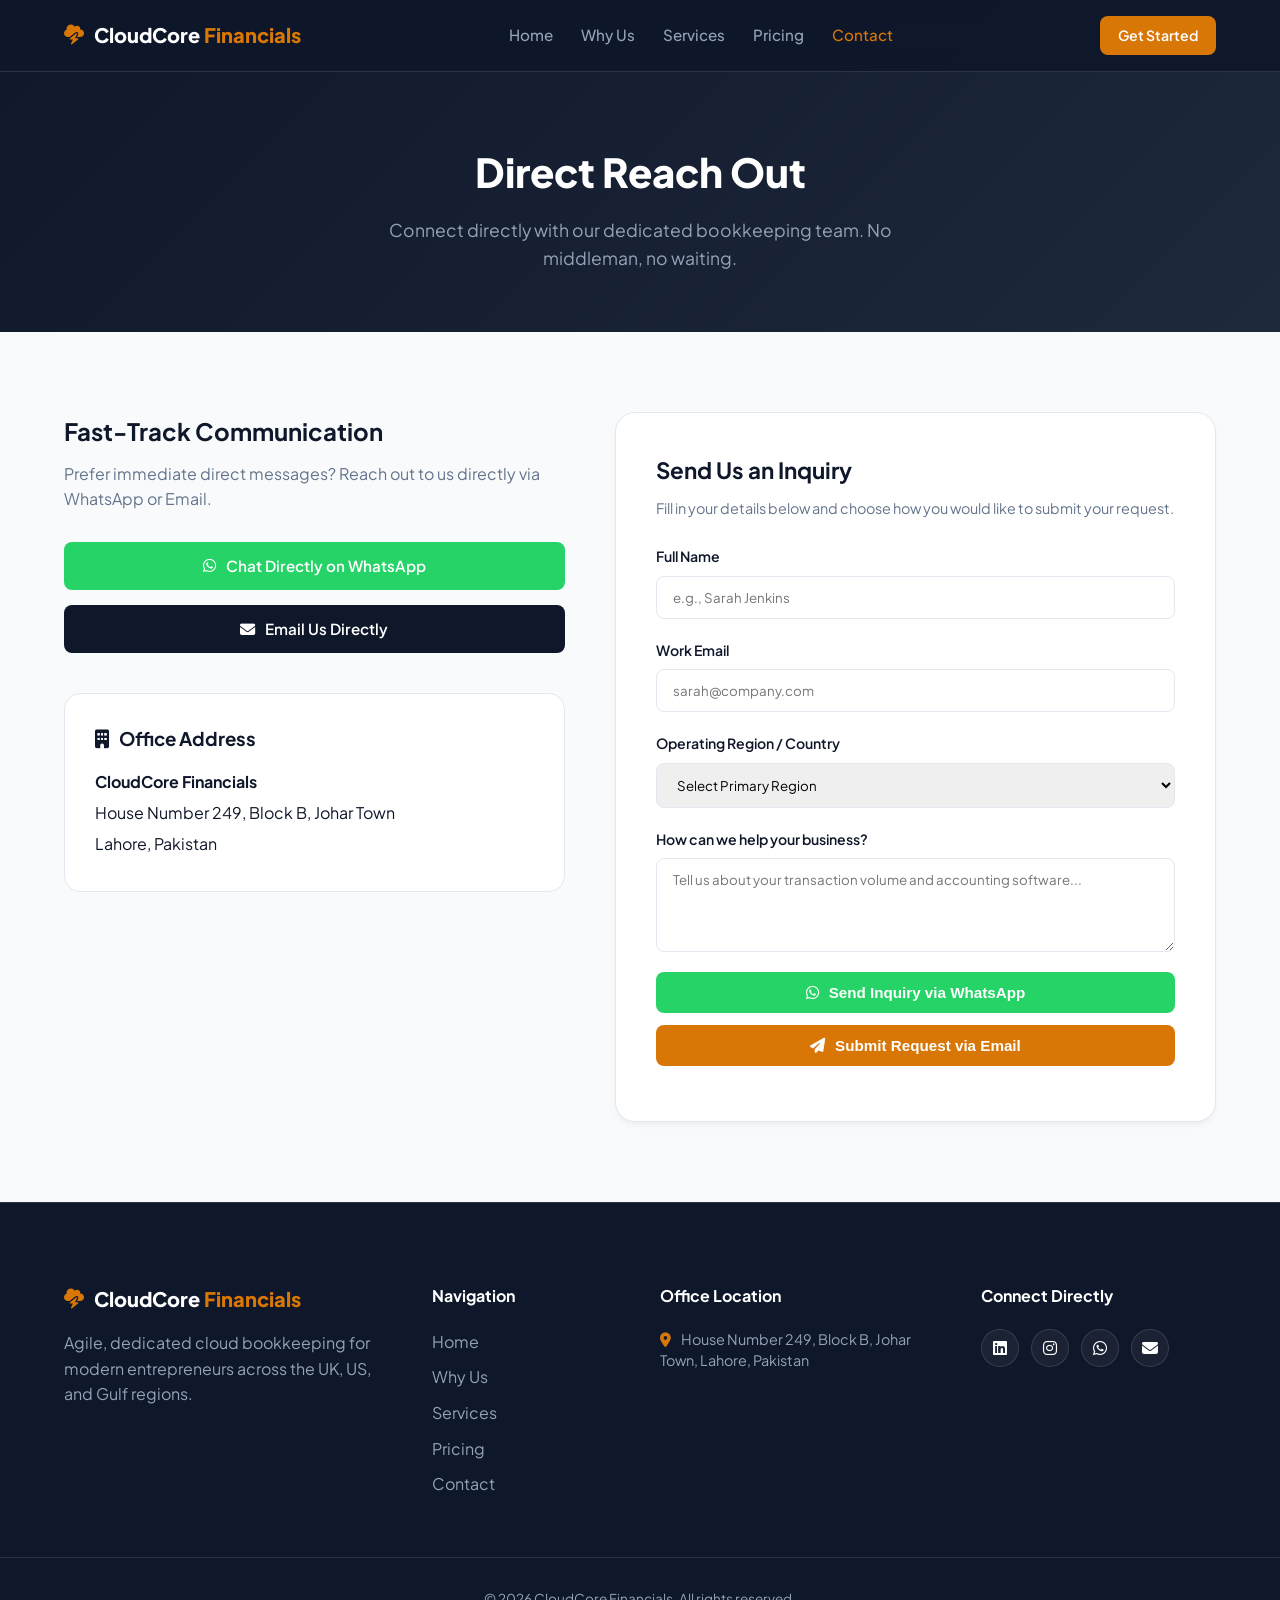
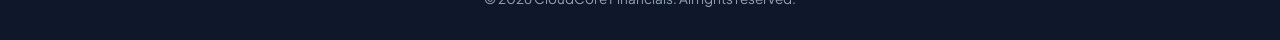
==== contact.html @ d7f4e479 "Initial commit" ====
<!DOCTYPE html>
<html lang="en">
<head>
  <meta charset="UTF-8" />
  <meta name="viewport" content="width=device-width, initial-scale=1.0" />
  <title>Contact | CloudCore Financials</title>
  <link rel="preconnect" href="https://fonts.googleapis.com" />
  <link rel="preconnect" href="https://fonts.gstatic.com" crossorigin />
  <link href="https://fonts.googleapis.com/css2?family=Plus+Jakarta+Sans:wght@400;500;600;700;800&display=swap" rel="stylesheet" />
  <link rel="stylesheet" href="https://cdnjs.cloudflare.com/ajax/libs/font-awesome/6.4.0/css/all.min.css" />
  <link rel="stylesheet" href="styles.css" />
</head>
<body>

  <!-- Shared Header -->
  <header class="navbar" id="navbar">
    <div class="container nav-container">
      <a href="index.html" class="logo">
        <i class="fa-solid fa-cloud-bolt logo-icon"></i>
        <span>CloudCore<span class="logo-accent"> Financials</span></span>
      </a>

      <nav class="nav-links" id="navLinks">
        <a href="index.html" class="nav-link">Home</a>
        <a href="why-us.html" class="nav-link">Why Us</a>
        <a href="services.html" class="nav-link">Services</a>
        <a href="pricing.html" class="nav-link">Pricing</a>
        <a href="contact.html" class="nav-link active">Contact</a>
      </nav>

      <div class="nav-cta">
        <a href="contact.html" class="btn btn-copper btn-sm">Get Started</a>
        <button class="mobile-toggle" id="mobileToggle" aria-label="Toggle navigation menu">
          <i class="fa-solid fa-bars"></i>
        </button>
      </div>
    </div>
  </header>

  <!-- Page Banner -->
  <section class="page-banner">
    <div class="container">
      <h1>Direct Reach Out</h1>
      <p>Connect directly with our dedicated bookkeeping team. No middleman, no waiting.</p>
    </div>
  </section>

  <!-- Contact Section -->
  <section class="contact-section">
    <div class="container contact-grid">
      
      <!-- Direct Communication Options -->
      <div class="contact-info">
        <h2>Fast-Track Communication</h2>
        <p>Prefer immediate direct messages? Reach out to us directly via WhatsApp or Email.</p>

        <div class="direct-buttons">
          <a href="https://wa.me/923376023008?text=Hello%20CloudCore%20Financials,%20I'd%20like%20to%20discuss%20bookkeeping%20services." target="_blank" class="btn btn-whatsapp btn-full">
            <i class="fa-brands fa-whatsapp"></i> Chat Directly on WhatsApp
          </a>

          <a href="mailto:contact@cloudcorefinancials.com.pk" class="btn btn-email btn-full">
            <i class="fa-solid fa-envelope"></i> Email Us Directly
          </a>
        </div>

        <div class="office-box">
          <h3><i class="fa-solid fa-building"></i> Office Address</h3>
          <p><strong>CloudCore Financials</strong></p>
          <p>House Number 249, Block B, Johar Town</p>
          <p>Lahore, Pakistan</p>
        </div>
      </div>

      <!-- Contact Form -->
      <div class="contact-form-card">
        <h3>Send Us an Inquiry</h3>
        <p>Fill in your details below and choose how you would like to submit your request.</p>

        <form id="contactForm" action="https://api.web3forms.com/submit" method="POST" class="contact-form">
          <!-- Web3Forms Configuration -->
          <input type="hidden" name="access_key" value="4550a2cc-e5e0-46b9-a227-9091d10dfcad" />
          <input type="hidden" name="subject" value="New Lead: CloudCore Financials Website Inquiry" />
          <input type="hidden" name="from_name" value="CloudCore Web Portal" />
          <input type="hidden" name="replyto" value="contact@cloudcorefinancials.com.pk" />

          <div class="form-group">
            <label for="fullName">Full Name</label>
            <input type="text" id="fullName" name="name" placeholder="e.g., Sarah Jenkins" required />
          </div>

          <div class="form-group">
            <label for="email">Work Email</label>
            <input type="email" id="email" name="email" placeholder="sarah@company.com" required />
          </div>

          <div class="form-group">
            <label for="country">Operating Region / Country</label>
            <select id="country" name="region" required>
              <option value="" disabled selected>Select Primary Region</option>
              <option value="UK">United Kingdom</option>
              <option value="US">United States</option>
              <option value="GCC">Gulf / GCC (UAE, KSA, Qatar)</option>
              <option value="Other">Other International</option>
            </select>
          </div>

          <div class="form-group">
            <label for="message">How can we help your business?</label>
            <textarea id="message" name="message" rows="4" placeholder="Tell us about your transaction volume and accounting software..." required></textarea>
          </div>

          <!-- Dual Action Buttons -->
          <div style="display: flex; flex-direction: column; gap: 12px;">
            <button type="button" id="sendWhatsAppBtn" class="btn btn-whatsapp btn-full">
              <i class="fa-brands fa-whatsapp"></i> Send Inquiry via WhatsApp
            </button>
            <button type="submit" class="btn btn-copper btn-full">
              <i class="fa-solid fa-paper-plane"></i> Submit Request via Email
            </button>
          </div>

          <div id="formResponse" class="form-response"></div>
        </form>
      </div>

    </div>
  </section>

  <!-- Shared Footer -->
  <footer class="footer">
    <div class="container footer-grid">
      <div class="footer-col">
        <a href="index.html" class="logo footer-logo">
          <i class="fa-solid fa-cloud-bolt logo-icon"></i>
          <span>CloudCore<span class="logo-accent"> Financials</span></span>
        </a>
        <p>Agile, dedicated cloud bookkeeping for modern entrepreneurs across the UK, US, and Gulf regions.</p>
      </div>

      <div class="footer-col">
        <h4>Navigation</h4>
        <ul>
          <li><a href="index.html">Home</a></li>
          <li><a href="why-us.html">Why Us</a></li>
          <li><a href="services.html">Services</a></li>
          <li><a href="pricing.html">Pricing</a></li>
          <li><a href="contact.html">Contact</a></li>
        </ul>
      </div>

      <div class="footer-col">
        <h4>Office Location</h4>
        <p class="office-addr">
          <i class="fa-solid fa-location-dot"></i> House Number 249, Block B, Johar Town, Lahore, Pakistan
        </p>
      </div>

      <div class="footer-col">
        <h4>Connect Directly</h4>
        <div class="social-links">
          <a href="https://linkedin.com" target="_blank" aria-label="LinkedIn"><i class="fa-brands fa-linkedin"></i></a>
          <a href="https://instagram.com" target="_blank" aria-label="Instagram"><i class="fa-brands fa-instagram"></i></a>
          <a href="https://wa.me/923376023008" target="_blank" aria-label="WhatsApp"><i class="fa-brands fa-whatsapp"></i></a>
          <a href="mailto:contact@cloudcorefinancials.com.pk" aria-label="Email"><i class="fa-solid fa-envelope"></i></a>
        </div>
      </div>
    </div>

    <div class="footer-bottom text-center">
      <p>&copy; <span id="currentYear"></span> CloudCore Financials. All rights reserved.</p>
    </div>
  </footer>

  <script src="script.js"></script>
</body>
</html>
---- styles.css ----
/* --- CSS Theme Variables --- */
:root {
  --navy-dark: #0F172A;
  --navy-primary: #1E293B;
  --navy-light: #334155;
  --copper-primary: #D97706;
  --copper-hover: #B45309;
  --copper-light: rgba(217, 119, 6, 0.12);
  --bg-light: #F8FAFC;
  --white: #FFFFFF;
  --text-dark: #0F172A;
  --text-muted: #64748B;
  --text-light: #94A3B8;
  --border-color: #E2E8F0;
  --glass-bg: rgba(255, 255, 255, 0.05);
  --glass-border: rgba(255, 255, 255, 0.12);
  --shadow-sm: 0 4px 6px -1px rgba(0, 0, 0, 0.05);
  --shadow-md: 0 10px 25px -5px rgba(0, 0, 0, 0.08);
  --shadow-lg: 0 20px 30px -10px rgba(0, 0, 0, 0.15);
  --transition: all 0.3s ease;
}

/* --- Base & Reset --- */
* {
  margin: 0;
  padding: 0;
  box-sizing: border-box;
}

html {
  scroll-behavior: smooth;
  font-family: 'Plus Jakarta Sans', sans-serif;
}

body {
  background-color: var(--bg-light);
  color: var(--text-dark);
  line-height: 1.6;
}

.container {
  width: 90%;
  max-width: 1200px;
  margin: 0 auto;
}

a { text-decoration: none; color: inherit; }
ul { list-style: none; }
.text-center { text-align: center; }

/* --- Layout Grids --- */
.grid-3 {
  display: grid;
  grid-template-columns: repeat(auto-fit, minmax(300px, 1fr));
  gap: 30px;
}

/* --- Buttons --- */
.btn {
  display: inline-flex;
  align-items: center;
  justify-content: center;
  gap: 10px;
  padding: 12px 26px;
  border-radius: 8px;
  font-weight: 600;
  cursor: pointer;
  transition: var(--transition);
  border: none;
  font-size: 0.95rem;
}

.btn-sm { padding: 8px 18px; font-size: 0.88rem; }
.btn-lg { padding: 15px 32px; font-size: 1.05rem; }
.btn-full { width: 100%; }

.btn-copper {
  background-color: var(--copper-primary);
  color: var(--white);
}

.btn-copper:hover {
  background-color: var(--copper-hover);
  transform: translateY(-2px);
  box-shadow: 0 8px 20px rgba(217, 119, 6, 0.25);
}

.btn-outline {
  background: transparent;
  color: var(--white);
  border: 1px solid var(--glass-border);
}

.btn-outline:hover {
  background: rgba(255, 255, 255, 0.1);
}

.btn-outline-dark {
  background: transparent;
  color: var(--navy-dark);
  border: 1px solid var(--border-color);
}

.btn-outline-dark:hover {
  background: var(--navy-dark);
  color: var(--white);
}

.btn-whatsapp {
  background-color: #25D366;
  color: var(--white);
}

.btn-whatsapp:hover {
  background-color: #1EBE5D;
}

.btn-email {
  background-color: var(--navy-dark);
  color: var(--white);
}

.btn-email:hover {
  background-color: var(--navy-primary);
}

/* --- Badges --- */
.badge {
  display: inline-flex;
  align-items: center;
  gap: 8px;
  background: var(--copper-light);
  color: var(--copper-primary);
  padding: 6px 16px;
  border-radius: 50px;
  font-size: 0.85rem;
  font-weight: 600;
  margin-bottom: 20px;
  border: 1px solid rgba(217, 119, 6, 0.2);
}

/* --- Navigation Header --- */
.navbar {
  position: fixed;
  top: 0;
  left: 0;
  width: 100%;
  background-color: rgba(15, 23, 42, 0.96);
  backdrop-filter: blur(12px);
  z-index: 1000;
  border-bottom: 1px solid var(--glass-border);
  padding: 16px 0;
}

.nav-container {
  display: flex;
  justify-content: space-between;
  align-items: center;
}

.logo {
  font-size: 1.25rem;
  font-weight: 800;
  color: var(--white);
  display: flex;
  align-items: center;
  gap: 10px;
}

.logo-icon { color: var(--copper-primary); }
.logo-accent { color: var(--copper-primary); }

.nav-links {
  display: flex;
  gap: 28px;
}

.nav-link {
  color: var(--text-light);
  font-weight: 500;
  font-size: 0.95rem;
  transition: var(--transition);
}

.nav-link:hover, .nav-link.active {
  color: var(--copper-primary);
}

.nav-cta {
  display: flex;
  align-items: center;
  gap: 15px;
}

.mobile-toggle {
  display: none;
  background: none;
  border: none;
  color: var(--white);
  font-size: 1.4rem;
  cursor: pointer;
}

/* --- Hero Section --- */
.hero {
  background: linear-gradient(135deg, var(--navy-dark) 0%, var(--navy-primary) 100%);
  color: var(--white);
  padding: 160px 0 100px;
  overflow: hidden;
}

.hero-grid {
  display: grid;
  grid-template-columns: 1.2fr 1fr;
  gap: 50px;
  align-items: center;
}

.hero-text h1 {
  font-size: 3rem;
  line-height: 1.2;
  font-weight: 800;
  margin-bottom: 20px;
}

.hero-sub {
  color: var(--text-light);
  font-size: 1.1rem;
  margin-bottom: 35px;
}

.hero-btns {
  display: flex;
  gap: 15px;
}

.hero-visual { position: relative; }

.glass-card {
  background: var(--glass-bg);
  backdrop-filter: blur(16px);
  border: 1px solid var(--glass-border);
  border-radius: 20px;
  padding: 30px;
  box-shadow: var(--shadow-lg);
}

.dash-header {
  display: flex;
  justify-content: space-between;
  align-items: flex-start;
  margin-bottom: 25px;
}

.dash-label { font-size: 0.85rem; color: var(--text-light); }
.dash-value { font-size: 1.8rem; font-weight: 700; margin-top: 5px; color: var(--white); }

.badge-copper {
  background: var(--copper-light);
  color: var(--copper-primary);
  padding: 4px 12px;
  border-radius: 20px;
  font-size: 0.8rem;
  font-weight: 600;
}

.integrations-pills {
  display: flex;
  gap: 10px;
  flex-wrap: wrap;
}

.pill {
  background: rgba(255, 255, 255, 0.08);
  border: 1px solid var(--glass-border);
  padding: 8px 14px;
  border-radius: 30px;
  font-size: 0.85rem;
  color: var(--text-light);
}

.floating-card {
  position: absolute;
  background: var(--white);
  color: var(--text-dark);
  padding: 14px 20px;
  border-radius: 12px;
  display: flex;
  align-items: center;
  gap: 12px;
  box-shadow: var(--shadow-lg);
  animation: float 4s ease-in-out infinite;
}

.floating-card small { display: block; color: var(--text-muted); font-size: 0.75rem; }
.float-icon { color: var(--copper-primary); font-size: 1.3rem; }

.float-1 { top: -20px; right: -20px; }
.float-2 { bottom: -20px; left: -20px; animation-delay: 2s; }

@keyframes float {
  0%, 100% { transform: translateY(0); }
  50% { transform: translateY(-8px); }
}

/* --- Section Headers --- */
.section-header {
  max-width: 600px;
  margin: 0 auto 50px;
}

.section-header h2 {
  font-size: 2.2rem;
  color: var(--navy-dark);
  margin-bottom: 10px;
}

.section-header p {
  color: var(--text-muted);
}

/* --- Page Banners --- */
.page-banner {
  background: linear-gradient(135deg, var(--navy-dark) 0%, var(--navy-primary) 100%);
  color: var(--white);
  padding: 140px 0 60px;
  text-align: center;
}

.page-banner h1 { font-size: 2.5rem; font-weight: 800; margin-bottom: 12px; }
.page-banner p { color: var(--text-light); font-size: 1.1rem; max-width: 600px; margin: 0 auto; }

/* --- Value Highlights & Cards --- */
.value-highlights { padding: 80px 0; background: var(--white); }

.value-card {
  background: var(--bg-light);
  padding: 35px 25px;
  border-radius: 16px;
  border: 1px solid var(--border-color);
}

.value-icon {
  width: 50px;
  height: 50px;
  background: var(--copper-light);
  color: var(--copper-primary);
  border-radius: 10px;
  display: flex;
  align-items: center;
  justify-content: center;
  font-size: 1.3rem;
  margin-bottom: 20px;
}

.value-card h3 { color: var(--navy-dark); margin-bottom: 10px; }
.value-card p { color: var(--text-muted); font-size: 0.95rem; }

/* --- Regions Section --- */
.regions-section { padding: 90px 0; }

.region-card {
  background: var(--white);
  padding: 35px 30px;
  border-radius: 16px;
  border: 1px solid var(--border-color);
  box-shadow: var(--shadow-sm);
  transition: var(--transition);
}

.region-card:hover {
  transform: translateY(-5px);
  box-shadow: var(--shadow-md);
  border-color: var(--copper-primary);
}

.flag-header {
  display: flex;
  align-items: center;
  gap: 12px;
  margin-bottom: 15px;
}

.flag { font-size: 2rem; }
.region-card h3 { color: var(--navy-dark); font-size: 1.3rem; }
.region-desc { color: var(--text-muted); font-size: 0.95rem; margin-bottom: 20px; }

.feature-list li {
  margin-bottom: 10px;
  display: flex;
  align-items: center;
  gap: 10px;
  font-size: 0.9rem;
  color: var(--text-dark);
}

.feature-list i { color: var(--copper-primary); }

/* --- Story & Philosophy --- */
.story-section { padding: 90px 0; background: var(--white); }

.story-grid {
  display: grid;
  grid-template-columns: 1.2fr 0.8fr;
  gap: 50px;
  align-items: center;
}

.story-text h2 { font-size: 2.2rem; color: var(--navy-dark); margin-bottom: 20px; }
.story-text p { color: var(--text-muted); margin-bottom: 18px; }

.highlight-box {
  background: linear-gradient(135deg, var(--navy-dark) 0%, var(--navy-primary) 100%);
  color: var(--white);
  padding: 40px;
  border-radius: 20px;
  position: relative;
}

.quote-icon { font-size: 2.5rem; color: var(--copper-primary); margin-bottom: 15px; }
.highlight-box p { font-size: 1.1rem; font-style: italic; margin-bottom: 20px; }
.highlight-box strong { color: var(--copper-primary); display: block; }

/* --- Advantages --- */
.advantages-section { padding: 90px 0; }

.advantage-card {
  background: var(--white);
  padding: 30px;
  border-radius: 16px;
  border: 1px solid var(--border-color);
}

.adv-icon {
  width: 48px;
  height: 48px;
  background: var(--navy-dark);
  color: var(--copper-primary);
  border-radius: 10px;
  display: flex;
  align-items: center;
  justify-content: center;
  font-size: 1.2rem;
  margin-bottom: 18px;
}

.advantage-card h3 { color: var(--navy-dark); margin-bottom: 10px; }
.advantage-card p { color: var(--text-muted); font-size: 0.92rem; }

/* --- Detailed Services --- */
.services-detail-section { padding: 80px 0; }

.service-detail-card {
  background: var(--white);
  border-radius: 16px;
  border: 1px solid var(--border-color);
  padding: 40px;
  margin-bottom: 30px;
  display: flex;
  gap: 30px;
  align-items: flex-start;
}

.service-detail-icon {
  width: 60px;
  height: 60px;
  background: var(--copper-light);
  color: var(--copper-primary);
  border-radius: 12px;
  display: flex;
  align-items: center;
  justify-content: center;
  font-size: 1.6rem;
  flex-shrink: 0;
}

.service-detail-content h2 { color: var(--navy-dark); margin-bottom: 12px; }
.service-detail-content p { color: var(--text-muted); margin-bottom: 20px; }

.check-list li {
  margin-bottom: 8px;
  display: flex;
  align-items: center;
  gap: 10px;
  font-weight: 500;
  font-size: 0.95rem;
}

.check-list i { color: var(--copper-primary); }

/* --- Pricing Page & Currency Switcher --- */
.pricing-section { padding: 80px 0; }

.currency-switcher-container {
  margin-bottom: 50px;
}

.currency-label {
  font-weight: 600;
  color: var(--navy-dark);
  margin-right: 15px;
}

.currency-buttons {
  display: inline-flex;
  gap: 10px;
  background: var(--white);
  padding: 6px;
  border-radius: 30px;
  border: 1px solid var(--border-color);
  margin-top: 10px;
}

.curr-btn {
  padding: 8px 20px;
  border-radius: 20px;
  border: none;
  background: transparent;
  font-weight: 600;
  cursor: pointer;
  transition: var(--transition);
  color: var(--text-muted);
}

.curr-btn.active {
  background: var(--navy-dark);
  color: var(--white);
}

.pricing-card {
  background: var(--white);
  border-radius: 20px;
  border: 1px solid var(--border-color);
  padding: 40px 30px;
  position: relative;
  display: flex;
  flex-direction: column;
}

.pricing-card.featured {
  border-color: var(--copper-primary);
  box-shadow: var(--shadow-lg);
}

.popular-badge {
  position: absolute;
  top: -14px;
  left: 50%;
  transform: translateX(-50%);
  background: var(--copper-primary);
  color: var(--white);
  padding: 4px 16px;
  border-radius: 20px;
  font-size: 0.8rem;
  font-weight: 700;
  text-transform: uppercase;
}

.plan-header h3 { color: var(--navy-dark); font-size: 1.4rem; }
.plan-header p { color: var(--text-muted); font-size: 0.88rem; margin-top: 5px; }

.plan-price {
  margin: 25px 0;
  color: var(--navy-dark);
}

.curr-symbol { font-size: 1.8rem; font-weight: 700; vertical-align: top; }
.price-val { font-size: 3rem; font-weight: 800; }
.price-period { color: var(--text-muted); font-size: 0.9rem; }

.plan-features {
  margin-bottom: 30px;
  flex-grow: 1;
}

.plan-features li {
  margin-bottom: 12px;
  display: flex;
  align-items: center;
  gap: 10px;
  font-size: 0.9rem;
  color: var(--text-dark);
}

.plan-features i { color: var(--copper-primary); }

/* --- Contact Page --- */
.contact-section { padding: 80px 0; }

.contact-grid {
  display: grid;
  grid-template-columns: 1fr 1.2fr;
  gap: 50px;
}

.contact-info h2 { color: var(--navy-dark); margin-bottom: 10px; }
.contact-info p { color: var(--text-muted); margin-bottom: 30px; }

.direct-buttons {
  display: flex;
  flex-direction: column;
  gap: 15px;
  margin-bottom: 40px;
}

.office-box {
  background: var(--white);
  padding: 30px;
  border-radius: 16px;
  border: 1px solid var(--border-color);
}

.office-box h3 {
  color: var(--navy-dark);
  margin-bottom: 15px;
  display: flex;
  align-items: center;
  gap: 10px;
}

.office-box p { margin-bottom: 5px; color: var(--text-dark); }

.contact-form-card {
  background: var(--white);
  padding: 40px;
  border-radius: 20px;
  border: 1px solid var(--border-color);
  box-shadow: var(--shadow-sm);
}

.contact-form-card h3 { color: var(--navy-dark); font-size: 1.4rem; margin-bottom: 8px; }
.contact-form-card p { color: var(--text-muted); margin-bottom: 25px; font-size: 0.9rem; }

.form-group {
  margin-bottom: 20px;
  display: flex;
  flex-direction: column;
  gap: 8px;
}

.form-group label {
  font-weight: 600;
  font-size: 0.88rem;
  color: var(--navy-dark);
}

.form-group input, .form-group select, .form-group textarea {
  padding: 12px 16px;
  border: 1px solid var(--border-color);
  border-radius: 8px;
  font-family: inherit;
  outline: none;
  transition: var(--transition);
}

.form-group input:focus, .form-group select:focus, .form-group textarea:focus {
  border-color: var(--copper-primary);
  box-shadow: 0 0 0 3px rgba(217, 119, 6, 0.12);
}

.form-response {
  margin-top: 15px;
  text-align: center;
  font-weight: 600;
}

/* --- CTA Banner --- */
.cta-banner {
  background: linear-gradient(135deg, var(--navy-dark) 0%, var(--navy-primary) 100%);
  color: var(--white);
  padding: 80px 0;
}

.cta-banner h2 { font-size: 2.2rem; margin-bottom: 12px; }
.cta-banner p { color: var(--text-light); margin-bottom: 30px; }

/* --- Shared Footer --- */
.footer {
  background: var(--navy-dark);
  color: var(--text-light);
  padding: 80px 0 30px;
  border-top: 1px solid var(--glass-border);
}

.footer-grid {
  display: grid;
  grid-template-columns: 1.4fr 0.8fr 1.2fr 1fr;
  gap: 40px;
  margin-bottom: 50px;
}

.footer-logo { margin-bottom: 15px; }

.footer-col h4 {
  color: var(--white);
  margin-bottom: 20px;
}

.footer-col ul li { margin-bottom: 10px; }
.footer-col a:hover { color: var(--copper-primary); }

.office-addr { font-size: 0.9rem; line-height: 1.5; }
.office-addr i { color: var(--copper-primary); margin-right: 8px; }

.social-links {
  display: flex;
  gap: 12px;
}

.social-links a {
  width: 38px;
  height: 38px;
  background: var(--glass-bg);
  color: var(--white);
  border-radius: 50%;
  display: flex;
  align-items: center;
  justify-content: center;
  transition: var(--transition);
  border: 1px solid var(--glass-border);
}

.social-links a:hover {
  background: var(--copper-primary);
  border-color: var(--copper-primary);
}

.footer-bottom {
  border-top: 1px solid var(--glass-border);
  padding-top: 30px;
  font-size: 0.85rem;
}

/* --- Responsive Adjustments --- */
@media (max-width: 992px) {
  .hero-grid, .story-grid, .contact-grid { grid-template-columns: 1fr; }
  .footer-grid { grid-template-columns: 1fr 1fr; }
  .service-detail-card { flex-direction: column; }
}

@media (max-width: 768px) {
  .nav-links {
    position: fixed;
    top: 68px;
    left: -100%;
    width: 100%;
    height: calc(100vh - 68px);
    background: var(--navy-dark);
    flex-direction: column;
    align-items: center;
    padding-top: 50px;
    transition: var(--transition);
  }

  .nav-links.active { left: 0; }
  .mobile-toggle { display: block; }
  .footer-grid { grid-template-columns: 1fr; }
  .hero-btns { flex-direction: column; }
  .hero-text h1 { font-size: 2.3rem; }
}
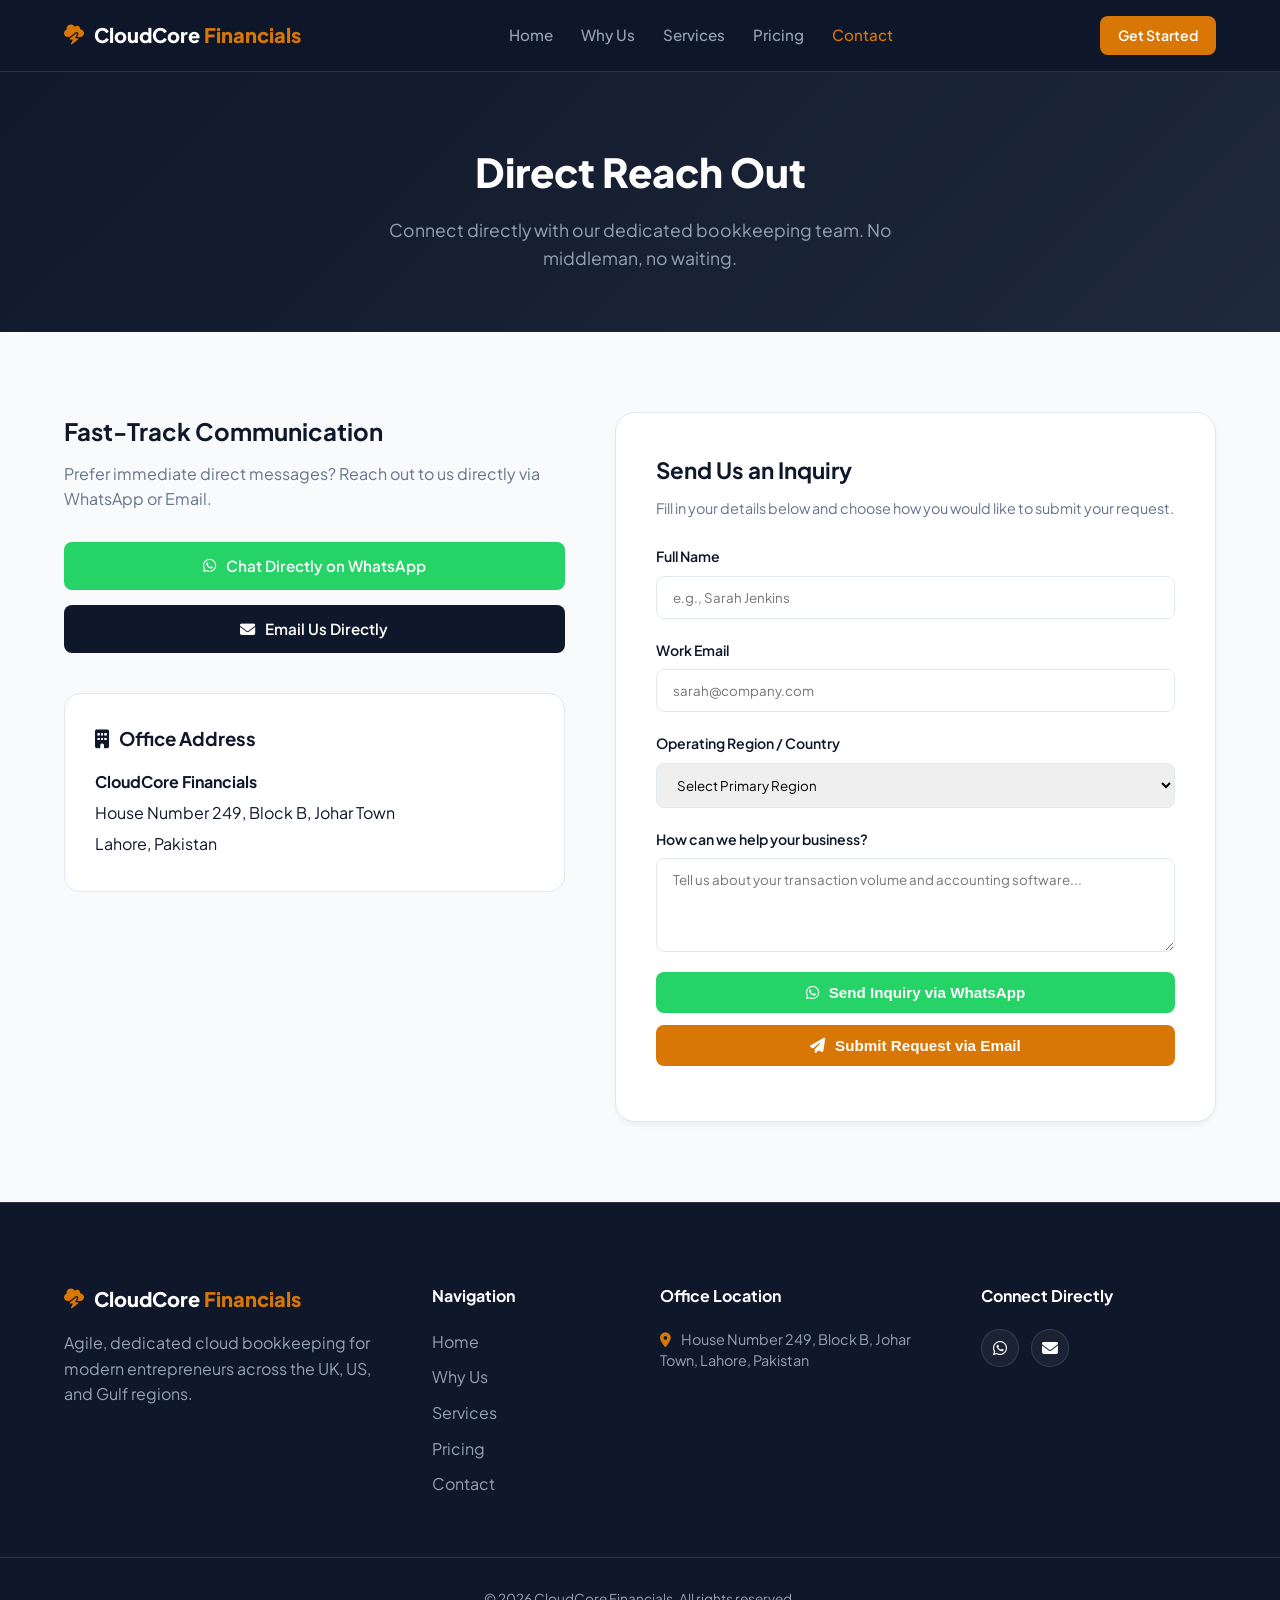
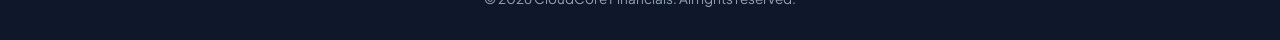
==== commit 4a15f01c: "Removed Instagram and LinkedIn links from all pages" ====
--- a/contact.html
+++ b/contact.html
@@ -159,8 +159,6 @@
       <div class="footer-col">
         <h4>Connect Directly</h4>
         <div class="social-links">
-          <a href="https://linkedin.com" target="_blank" aria-label="LinkedIn"><i class="fa-brands fa-linkedin"></i></a>
-          <a href="https://instagram.com" target="_blank" aria-label="Instagram"><i class="fa-brands fa-instagram"></i></a>
           <a href="https://wa.me/923376023008" target="_blank" aria-label="WhatsApp"><i class="fa-brands fa-whatsapp"></i></a>
           <a href="mailto:contact@cloudcorefinancials.com.pk" aria-label="Email"><i class="fa-solid fa-envelope"></i></a>
         </div>
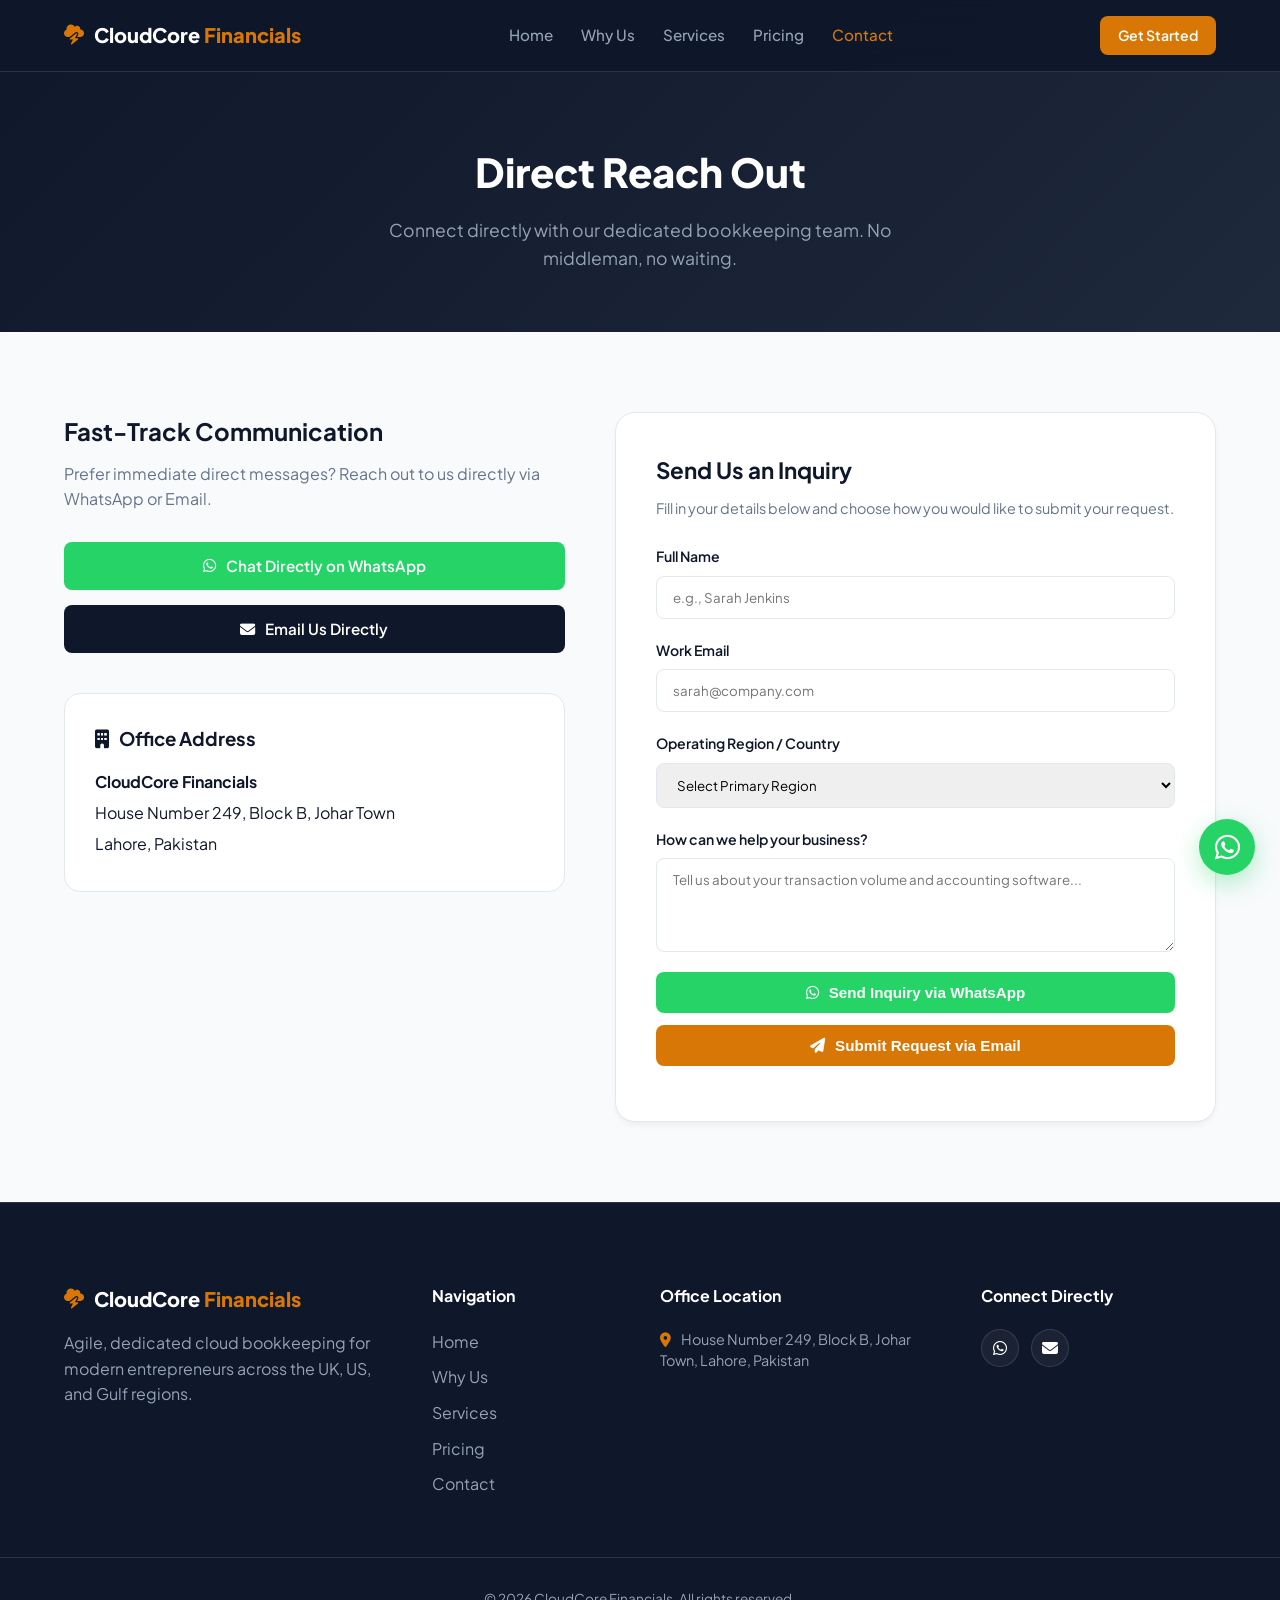
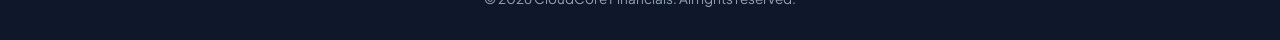
==== commit 24df3ae5: "Added floating WhatsApp widget across all pages" ====
--- a/contact.html
+++ b/contact.html
@@ -4,6 +4,12 @@
   <meta charset="UTF-8" />
   <meta name="viewport" content="width=device-width, initial-scale=1.0" />
   <title>Contact | CloudCore Financials</title>
+
+  <!-- Favicon Links -->
+  <link rel="icon" type="image/png" sizes="32x32" href="favicon.png" />
+  <link rel="apple-touch-icon" href="favicon.png" />
+
+  <!-- Fonts & Styles -->
   <link rel="preconnect" href="https://fonts.googleapis.com" />
   <link rel="preconnect" href="https://fonts.gstatic.com" crossorigin />
   <link href="https://fonts.googleapis.com/css2?family=Plus+Jakarta+Sans:wght@400;500;600;700;800&display=swap" rel="stylesheet" />
@@ -15,13 +21,13 @@
   <!-- Shared Header -->
   <header class="navbar" id="navbar">
     <div class="container nav-container">
-      <a href="index.html" class="logo">
+      <a href="/" class="logo">
         <i class="fa-solid fa-cloud-bolt logo-icon"></i>
         <span>CloudCore<span class="logo-accent"> Financials</span></span>
       </a>
 
       <nav class="nav-links" id="navLinks">
-        <a href="index.html" class="nav-link">Home</a>
+        <a href="/" class="nav-link">Home</a>
         <a href="why-us.html" class="nav-link">Why Us</a>
         <a href="services.html" class="nav-link">Services</a>
         <a href="pricing.html" class="nav-link">Pricing</a>
@@ -131,7 +137,7 @@
   <footer class="footer">
     <div class="container footer-grid">
       <div class="footer-col">
-        <a href="index.html" class="logo footer-logo">
+        <a href="/" class="logo footer-logo">
           <i class="fa-solid fa-cloud-bolt logo-icon"></i>
           <span>CloudCore<span class="logo-accent"> Financials</span></span>
         </a>
@@ -141,7 +147,7 @@
       <div class="footer-col">
         <h4>Navigation</h4>
         <ul>
-          <li><a href="index.html">Home</a></li>
+          <li><a href="/">Home</a></li>
           <li><a href="why-us.html">Why Us</a></li>
           <li><a href="services.html">Services</a></li>
           <li><a href="pricing.html">Pricing</a></li>
@@ -159,7 +165,7 @@
       <div class="footer-col">
         <h4>Connect Directly</h4>
         <div class="social-links">
-          <a href="https://wa.me/923376023008" target="_blank" aria-label="WhatsApp"><i class="fa-brands fa-whatsapp"></i></a>
+          <a href="https://wa.me/923376023008" target="_blank" rel="noopener noreferrer" aria-label="WhatsApp"><i class="fa-brands fa-whatsapp"></i></a>
           <a href="mailto:contact@cloudcorefinancials.com.pk" aria-label="Email"><i class="fa-solid fa-envelope"></i></a>
         </div>
       </div>
@@ -170,6 +176,15 @@
     </div>
   </footer>
 
+  <!-- Floating WhatsApp Action Button -->
+  <a href="https://wa.me/923376023008?text=Hello%20CloudCore%20Financials,%20I'd%20like%20to%20discuss%20bookkeeping%20services." 
+     class="whatsapp-float" 
+     target="_blank" 
+     rel="noopener noreferrer" 
+     aria-label="Chat on WhatsApp">
+    <i class="fa-brands fa-whatsapp"></i>
+  </a>
+
   <script src="script.js"></script>
 </body>
 </html>
--- a/styles.css
+++ b/styles.css
@@ -17,7 +17,7 @@
   --shadow-sm: 0 4px 6px -1px rgba(0, 0, 0, 0.05);
   --shadow-md: 0 10px 25px -5px rgba(0, 0, 0, 0.08);
   --shadow-lg: 0 20px 30px -10px rgba(0, 0, 0, 0.15);
-  --transition: all 0.3s ease;
+  --transition: all 0.25s ease-in-out;
 }
 
 /* --- Base & Reset --- */
@@ -44,9 +44,26 @@
   margin: 0 auto;
 }
 
-a { text-decoration: none; color: inherit; }
+a { 
+  text-decoration: none; 
+  color: inherit; 
+  transition: var(--transition);
+}
+
 ul { list-style: none; }
 .text-center { text-align: center; }
+
+/* --- Global Hover & Transition Polish --- */
+.btn, 
+.nav-link, 
+.value-card, 
+.region-card, 
+.advantage-card,
+.pricing-card,
+.service-detail-card,
+.social-links a {
+  transition: var(--transition);
+}
 
 /* --- Layout Grids --- */
 .grid-3 {
@@ -65,7 +82,6 @@
   border-radius: 8px;
   font-weight: 600;
   cursor: pointer;
-  transition: var(--transition);
   border: none;
   font-size: 0.95rem;
 }
@@ -93,6 +109,7 @@
 
 .btn-outline:hover {
   background: rgba(255, 255, 255, 0.1);
+  transform: translateY(-2px);
 }
 
 .btn-outline-dark {
@@ -104,6 +121,7 @@
 .btn-outline-dark:hover {
   background: var(--navy-dark);
   color: var(--white);
+  transform: translateY(-2px);
 }
 
 .btn-whatsapp {
@@ -113,6 +131,8 @@
 
 .btn-whatsapp:hover {
   background-color: #1EBE5D;
+  transform: translateY(-2px);
+  box-shadow: 0 8px 20px rgba(37, 211, 102, 0.25);
 }
 
 .btn-email {
@@ -122,6 +142,7 @@
 
 .btn-email:hover {
   background-color: var(--navy-primary);
+  transform: translateY(-2px);
 }
 
 /* --- Badges --- */
@@ -179,7 +200,6 @@
   color: var(--text-light);
   font-weight: 500;
   font-size: 0.95rem;
-  transition: var(--transition);
 }
 
 .nav-link:hover, .nav-link.active {
@@ -340,6 +360,12 @@
   border: 1px solid var(--border-color);
 }
 
+.value-card:hover {
+  transform: translateY(-5px);
+  box-shadow: var(--shadow-md);
+  border-color: rgba(217, 119, 6, 0.4);
+}
+
 .value-icon {
   width: 50px;
   height: 50px;
@@ -365,7 +391,6 @@
   border-radius: 16px;
   border: 1px solid var(--border-color);
   box-shadow: var(--shadow-sm);
-  transition: var(--transition);
 }
 
 .region-card:hover {
@@ -429,6 +454,12 @@
   padding: 30px;
   border-radius: 16px;
   border: 1px solid var(--border-color);
+}
+
+.advantage-card:hover {
+  transform: translateY(-5px);
+  box-shadow: var(--shadow-md);
+  border-color: var(--copper-primary);
 }
 
 .adv-icon {
@@ -459,6 +490,12 @@
   display: flex;
   gap: 30px;
   align-items: flex-start;
+}
+
+.service-detail-card:hover {
+  transform: translateY(-4px);
+  box-shadow: var(--shadow-md);
+  border-color: var(--copper-primary);
 }
 
 .service-detail-icon {
@@ -537,6 +574,11 @@
   flex-direction: column;
 }
 
+.pricing-card:hover {
+  transform: translateY(-6px);
+  box-shadow: var(--shadow-lg);
+}
+
 .pricing-card.featured {
   border-color: var(--copper-primary);
   box-shadow: var(--shadow-lg);
@@ -716,19 +758,46 @@
   display: flex;
   align-items: center;
   justify-content: center;
-  transition: var(--transition);
   border: 1px solid var(--glass-border);
 }
 
 .social-links a:hover {
   background: var(--copper-primary);
   border-color: var(--copper-primary);
+  transform: translateY(-3px);
 }
 
 .footer-bottom {
   border-top: 1px solid var(--glass-border);
   padding-top: 30px;
   font-size: 0.85rem;
+}
+
+/* --- Floating WhatsApp Widget --- */
+.whatsapp-float {
+  position: fixed;
+  bottom: 25px;
+  right: 25px;
+  width: 56px;
+  height: 56px;
+  background-color: #25D366;
+  color: #ffffff;
+  border-radius: 50%;
+  display: flex;
+  align-items: center;
+  justify-content: center;
+  font-size: 1.8rem;
+  box-shadow: 0 8px 24px rgba(37, 211, 102, 0.35);
+  z-index: 9999;
+  transition: all 0.3s ease-in-out;
+  text-decoration: none;
+}
+
+.whatsapp-float:hover {
+  background-color: #1EBE5D;
+  transform: scale(1.1) translateY(-3px);
+  box-shadow: 0 12px 28px rgba(37, 211, 102, 0.45);
+  color: #ffffff;
 }
 
 /* --- Responsive Adjustments --- */
@@ -757,4 +826,12 @@
   .footer-grid { grid-template-columns: 1fr; }
   .hero-btns { flex-direction: column; }
   .hero-text h1 { font-size: 2.3rem; }
+
+  .whatsapp-float {
+    bottom: 20px;
+    right: 20px;
+    width: 50px;
+    height: 50px;
+    font-size: 1.5rem;
+  }
 }
